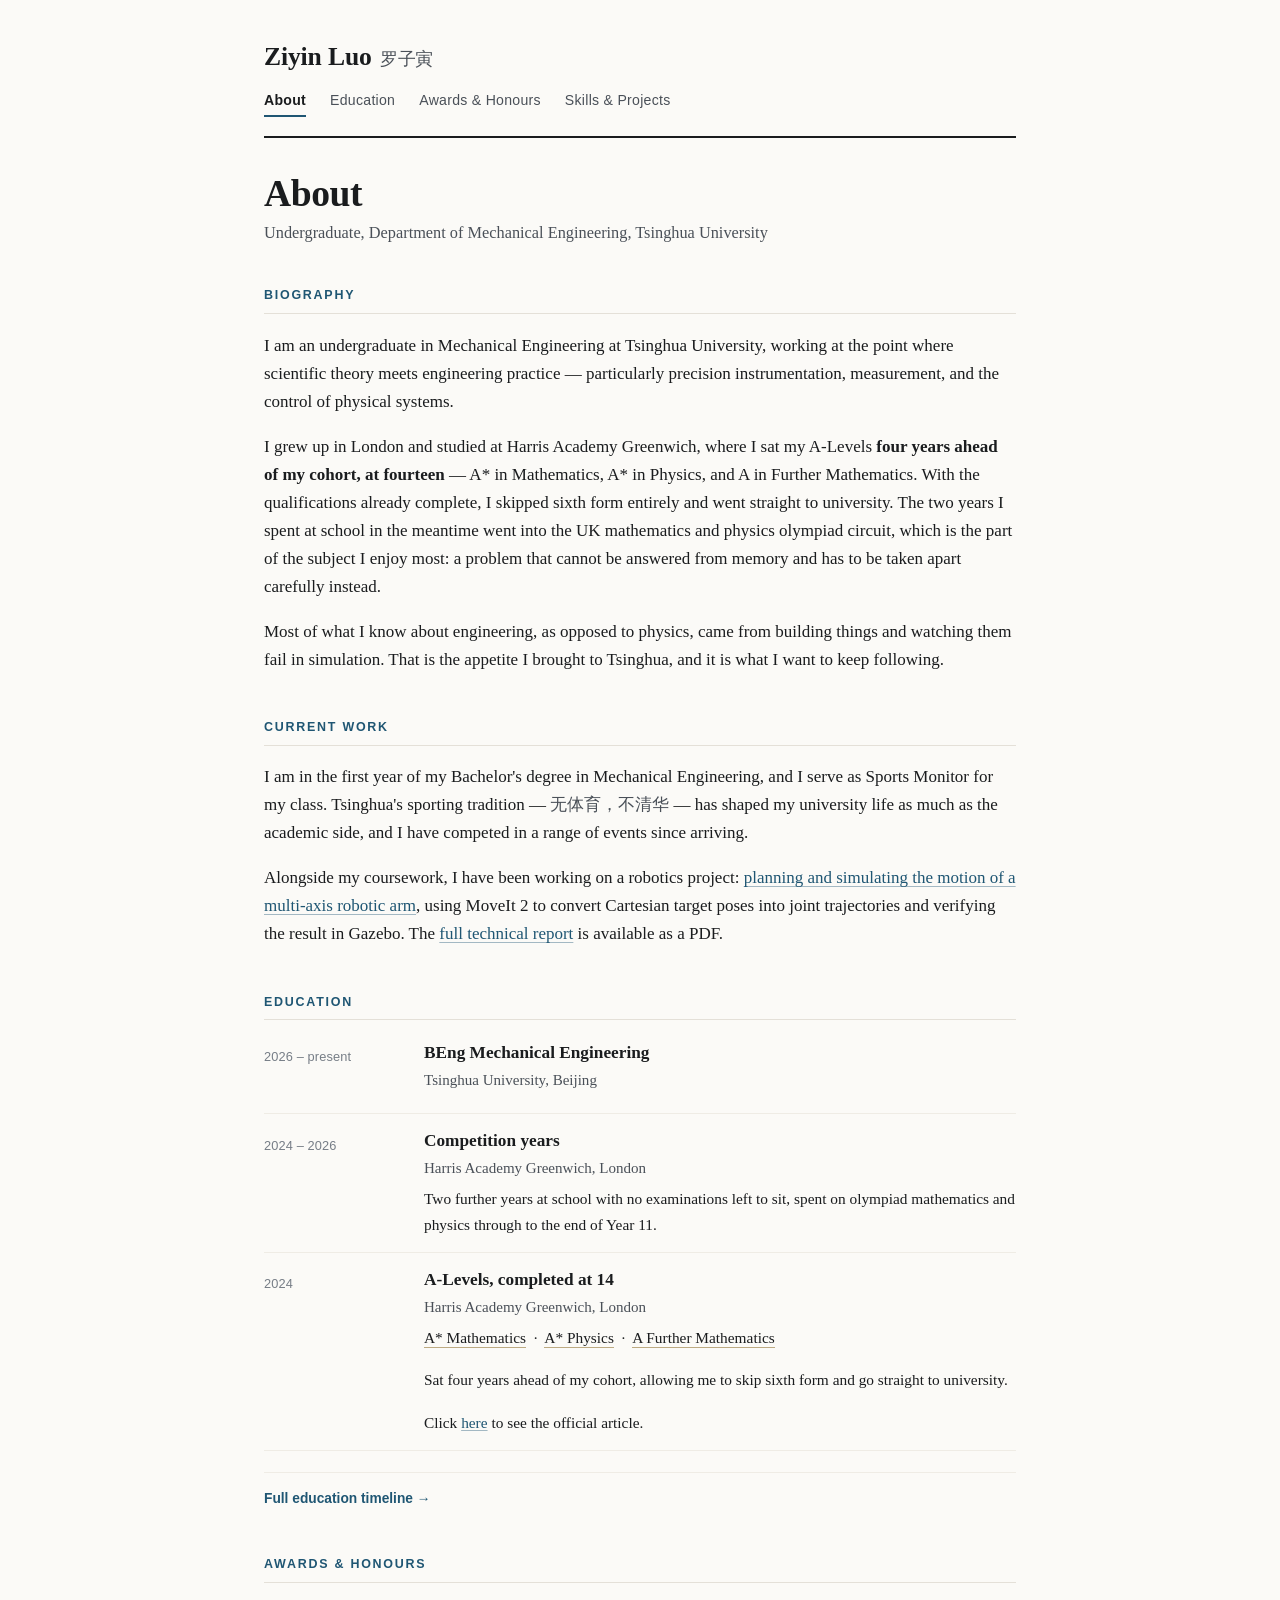
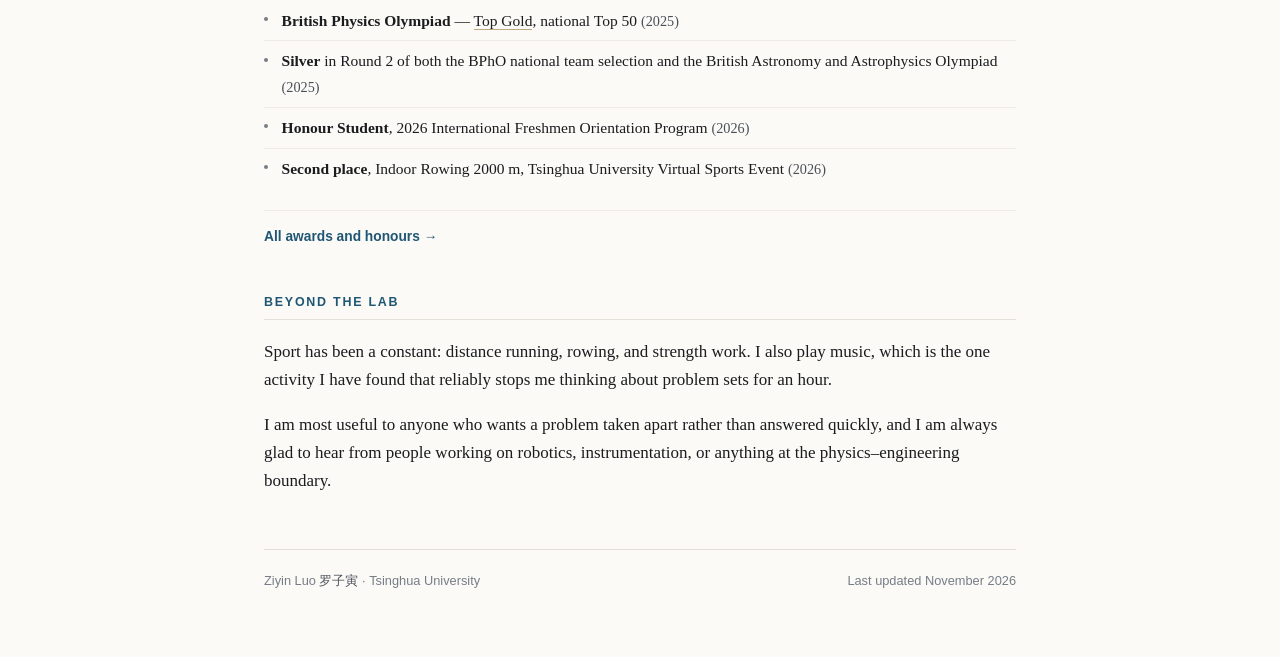
==== index.html @ 61603b6c "Update index.html" ====
<!DOCTYPE html>
<html lang="en">
<head>
<meta charset="utf-8">
<meta name="viewport" content="width=device-width, initial-scale=1">

<title>Ziyin Luo — About</title>
<meta name="description" content="Ziyin Luo (罗子寅) — undergraduate in Mechanical Engineering at Tsinghua University. A-Levels at 14, UKMT and BPhO olympiad awards, robotics and motion planning.">
<meta name="author" content="Ziyin Luo">

<meta property="og:type" content="profile">
<meta property="og:title" content="Ziyin Luo — About">
<meta property="og:description" content="Undergraduate in Mechanical Engineering at Tsinghua University. A-Levels at 14, UKMT and BPhO olympiad awards, robotics and motion planning.">
<meta property="og:locale" content="en_GB">

<link rel="icon" href="data:image/svg+xml,<svg xmlns='http://www.w3.org/2000/svg' viewBox='0 0 100 100'><text y='.9em' font-size='90'>&#9878;</text></svg>">
<link rel="stylesheet" href="styles.css">
</head>
<body>

<a class="skip-link" href="#main">Skip to content</a>

<div class="page">

  <header class="masthead">
    <p class="site-title">
      <a href="index.html">Ziyin Luo<span class="name-zh">罗子寅</span></a>
    </p>
    <nav class="nav" aria-label="Main">
      <ul>
        <li><a href="index.html" aria-current="page">About</a></li>
        <li><a href="education.html">Education</a></li>
        <li><a href="awards.html">Awards &amp; Honours</a></li>
        <li><a href="skills.html">Skills &amp; Projects</a></li>
      </ul>
    </nav>
  </header>

  <main id="main">

    <div class="page-head">
      <h1>About</h1>
      <p class="subtitle">
        Undergraduate, Department of Mechanical Engineering, Tsinghua University
      </p>
    </div>

    <!-- ===== START OF SECTION: BIO ===== -->
    <section id="bio">
      <h2>Biography</h2>
      <p>
        I am an undergraduate in Mechanical Engineering at Tsinghua University, working at the
        point where scientific theory meets engineering practice — particularly precision
        instrumentation, measurement, and the control of physical systems.
      </p>
      <p>
        I grew up in London and studied at Harris Academy Greenwich, where I sat my A-Levels
        <strong>four years ahead of my cohort, at fourteen</strong> — A* in Mathematics, A* in
        Physics, and A in Further Mathematics. With the qualifications already complete, I
        skipped sixth form entirely and went straight to university. The two years I spent at
        school in the meantime went into the UK mathematics and physics olympiad circuit, which
        is the part of the subject I enjoy most: a problem that cannot be answered from memory
        and has to be taken apart carefully instead.
      </p>
      <p>
        Most of what I know about engineering, as opposed to physics, came from building things
        and watching them fail in simulation. That is the appetite I brought to Tsinghua, and
        it is what I want to keep following.
      </p>
    </section>
    <!-- ===== END OF SECTION ===== -->

    <!-- ===== START OF SECTION: CURRENT ===== -->
    <section id="current">
      <h2>Current Work</h2>
      <p>
        I am in the first year of my Bachelor's degree in Mechanical Engineering, and I serve
        as Sports Monitor for my class. Tsinghua's sporting tradition —
        <span class="zh">无体育，不清华</span> — has shaped my university life as much as the
        academic side, and I have competed in a range of events since arriving.
      </p>
      <p>
        Alongside my coursework, I have been working on a robotics project:
        <a href="skills.html#project">planning and simulating the motion of a multi-axis
        robotic arm</a>, using MoveIt 2 to convert Cartesian target poses into joint
        trajectories and verifying the result in Gazebo. The
        <a href="files/moveit2-robotic-arm-report.pdf">full technical report</a> is available
        as a PDF.
      </p>
    </section>
    <!-- ===== END OF SECTION ===== -->

    <!-- ===== START OF SECTION: EDUCATION PREVIEW ===== -->
    <section id="education-preview">
      <h2>Education</h2>
      <div class="entry">
        <div class="when">2026 – present</div>
        <div class="what">
          <h3>BEng Mechanical Engineering</h3>
          <p class="where">Tsinghua University, Beijing</p>
        </div>
      </div>
      <div class="entry">
        <div class="when">2024 – 2026</div>
        <div class="what">
          <h3>Competition years</h3>
          <p class="where">Harris Academy Greenwich, London</p>
          <p class="detail">
            Two further years at school with no examinations left to sit, spent on olympiad
            mathematics and physics through to the end of Year 11.
          </p>
        </div>
      </div>
      <div class="entry">
        <div class="when">2024</div>
        <div class="what">
          <h3>A-Levels, completed at 14</h3>
          <p class="where">Harris Academy Greenwich, London</p>
          <p class="detail">
            <span class="grade">A* Mathematics</span> &nbsp;·&nbsp;
            <span class="grade">A* Physics</span> &nbsp;·&nbsp;
            <span class="grade">A Further Mathematics</span>
          </p>
          <p class="detail">
            Sat four years ahead of my cohort, allowing me to skip sixth form and go straight
            to university.
          </p>
          <p class="detail">
            Click <a href="https://www.harrisfederation.org.uk/50/harris-highlights/post/146/a-stunning-year-for-the-harris-federation-class-of-2024-as-they-collect-their-a-level-results">here</a> to see the official article.
          </p>
        </div>
      </div>
      <div class="more">
        <a href="education.html">Full education timeline →</a>
      </div>
    </section>
    <!-- ===== END OF SECTION ===== -->

    <!-- ===== START OF SECTION: AWARDS PREVIEW ===== -->
    <section id="awards-preview">
      <h2>Awards &amp; Honours</h2>
      <ul class="preview">
        <li>
          <span class="label">British Physics Olympiad</span> —
          <span class="grade">Top Gold</span>, national Top 50
          <span class="years">(2025)</span>
        </li>
        <li>
          <span class="label">Silver</span> in Round 2 of both the BPhO national team
          selection and the British Astronomy and Astrophysics Olympiad
          <span class="years">(2025)</span>
        </li>
        <li>
          <span class="label">Honour Student</span>, 2026 International Freshmen Orientation
          Program <span class="years">(2026)</span>
        </li>
        <li>
          <span class="label">Second place</span>, Indoor Rowing 2000 m, Tsinghua University
          Virtual Sports Event <span class="years">(2026)</span>
        </li>
      </ul>
      <div class="more">
        <a href="awards.html">All awards and honours →</a>
      </div>
    </section>
    <!-- ===== END OF SECTION ===== -->

    <!-- ===== START OF SECTION: INTERESTS ===== -->
    <section id="interests">
      <h2>Beyond the Lab</h2>
      <p>
        Sport has been a constant: distance running, rowing, and strength work. I also play
        music, which is the one activity I have found that reliably stops me thinking about
        problem sets for an hour.
      </p>
      <p>
        I am most useful to anyone who wants a problem taken apart rather than answered
        quickly, and I am always glad to hear from people working on robotics,
        instrumentation, or anything at the physics–engineering boundary.
      </p>
    </section>
    <!-- ===== END OF SECTION ===== -->

  </main>

  <footer>
    <span>Ziyin Luo <span class="zh">罗子寅</span> · Tsinghua University</span>
    <span>Last updated November 2026</span>
  </footer>

</div>

</body>
</html>
---- styles.css ----
/* ==========================================================================
   Ziyin Luo — academic profile
   Shared stylesheet for all pages.
   Colour and type live in the :root variables so the whole site can be
   restyled from one place. Edit there, not in the rules below.
   ========================================================================== */

:root {
  --bg:           #fbfaf7;
  --surface:      #ffffff;
  --ink:          #1a1c1e;
  --ink-soft:     #4a5058;
  --ink-faint:    #767d86;
  --rule:         #e4e0d8;
  --rule-soft:    #efece5;
  --accent:       #1f5673;
  --accent-soft:  #eaf1f5;
  --mark:         #8a6a24;
  --radius:       6px;

  --serif: "Iowan Old Style", "Palatino Linotype", Palatino, "Book Antiqua",
           Georgia, "Times New Roman", serif;
  --sans:  ui-sans-serif, -apple-system, "Segoe UI", Roboto, "Helvetica Neue",
           Arial, sans-serif;
  --mono:  ui-monospace, SFMono-Regular, "SF Mono", Menlo, Consolas, monospace;
  --cjk:   "Songti SC", "SimSun", "Noto Serif CJK SC", serif;
}

@media (prefers-color-scheme: dark) {
  :root {
    --bg:          #14171a;
    --surface:     #1b1f23;
    --ink:         #e9e7e2;
    --ink-soft:    #b3b8be;
    --ink-faint:   #868d95;
    --rule:        #2d3338;
    --rule-soft:   #23282d;
    --accent:      #7fb3d0;
    --accent-soft: #1d2a33;
    --mark:        #d4b46a;
  }
}

*, *::before, *::after { box-sizing: border-box; }

html {
  -webkit-text-size-adjust: 100%;
  scroll-behavior: smooth;
}

body {
  margin: 0;
  padding: 2.6rem 1.25rem 4rem;
  background: var(--bg);
  color: var(--ink);
  font-family: var(--serif);
  font-size: 17px;
  line-height: 1.65;
  text-rendering: optimizeLegibility;
}

.page { max-width: 47rem; margin: 0 auto; }

a {
  color: var(--accent);
  text-decoration-color: color-mix(in srgb, var(--accent) 40%, transparent);
  text-underline-offset: 0.16em;
}
a:hover { text-decoration-color: var(--accent); }

code {
  font-family: var(--mono);
  font-size: 0.86em;
  background: color-mix(in srgb, var(--ink) 6%, transparent);
  border-radius: 3px;
  padding: 0.08em 0.34em;
}

strong { font-weight: 600; }

.zh { font-family: var(--cjk); color: var(--ink-soft); }

.skip-link {
  position: absolute;
  left: -9999px;
  top: 0;
  background: var(--surface);
  border: 1px solid var(--rule);
  border-radius: var(--radius);
  padding: 0.5rem 0.9rem;
  font-family: var(--sans);
  font-size: 0.85rem;
}
.skip-link:focus { left: 1rem; top: 1rem; z-index: 10; }

/* ---------- masthead and navigation ---------- */

.masthead {
  border-bottom: 2px solid var(--ink);
  padding-bottom: 1.15rem;
  margin-bottom: 2.2rem;
}

.site-title {
  font-size: 1.6rem;
  font-weight: 600;
  line-height: 1.2;
  margin: 0 0 0.85rem;
  letter-spacing: -0.005em;
}
.site-title a {
  color: inherit;
  text-decoration: none;
}
.site-title a:hover { color: var(--accent); }
.site-title .name-zh {
  font-family: var(--cjk);
  font-size: 1.1rem;
  font-weight: 400;
  color: var(--ink-soft);
  margin-left: 0.5rem;
}

.nav ul {
  list-style: none;
  margin: 0;
  padding: 0;
  display: flex;
  flex-wrap: wrap;
  gap: 0.15rem 1.5rem;
  font-family: var(--sans);
  font-size: 0.88rem;
  letter-spacing: 0.02em;
}

.nav a {
  display: inline-block;
  padding: 0.2rem 0;
  color: var(--ink-soft);
  text-decoration: none;
  border-bottom: 2px solid transparent;
}
.nav a:hover {
  color: var(--accent);
  border-bottom-color: color-mix(in srgb, var(--accent) 35%, transparent);
}
.nav a[aria-current="page"] {
  color: var(--ink);
  font-weight: 600;
  border-bottom-color: var(--accent);
}

/* ---------- page heading ---------- */

.page-head { margin-bottom: 2.4rem; }

h1 {
  font-size: 2.35rem;
  line-height: 1.12;
  letter-spacing: -0.012em;
  font-weight: 600;
  margin: 0 0 0.3rem;
}

.page-head .subtitle {
  font-size: 1.02rem;
  color: var(--ink-soft);
  margin: 0;
}

/* ---------- sections ---------- */

section { margin-bottom: 2.7rem; }

h2 {
  font-family: var(--sans);
  font-size: 0.78rem;
  font-weight: 700;
  letter-spacing: 0.14em;
  text-transform: uppercase;
  color: var(--accent);
  margin: 0 0 1.1rem;
  padding-bottom: 0.45rem;
  border-bottom: 1px solid var(--rule);
}

h3 {
  font-size: 1.08rem;
  font-weight: 600;
  margin: 0 0 0.2rem;
  line-height: 1.35;
}

p { margin: 0 0 1.05rem; }
p:last-child { margin-bottom: 0; }

/* ---------- timeline entries ---------- */

.entry {
  display: grid;
  grid-template-columns: 8.5rem 1fr;
  gap: 0.15rem 1.5rem;
  padding: 0.95rem 0;
  border-bottom: 1px solid var(--rule-soft);
}
.entry:first-of-type { padding-top: 0.2rem; }
.entry:last-of-type { border-bottom: none; padding-bottom: 0; }

.when {
  font-family: var(--sans);
  font-size: 0.8rem;
  color: var(--ink-faint);
  padding-top: 0.32rem;
  font-variant-numeric: tabular-nums;
  letter-spacing: 0.01em;
}

.what .where {
  font-size: 0.94rem;
  color: var(--ink-soft);
  margin: 0 0 0.35rem;
}

.detail { font-size: 0.96rem; }
.detail p { margin-bottom: 0.5rem; }
.detail :last-child { margin-bottom: 0; }

/* ---------- inline links to other pages ---------- */

.more {
  margin-top: 1.3rem;
  padding-top: 0.95rem;
  border-top: 1px solid var(--rule-soft);
  font-family: var(--sans);
  font-size: 0.86rem;
}
.more a { text-decoration: none; font-weight: 600; }
.more a:hover { text-decoration: underline; }

/* ---------- preview lists (home page) ---------- */

.preview {
  list-style: none;
  margin: 0;
  padding: 0;
  font-size: 0.97rem;
}
.preview li {
  padding: 0.45rem 0 0.45rem 1.1rem;
  border-bottom: 1px solid var(--rule-soft);
  position: relative;
}
.preview li:last-child { border-bottom: none; }
.preview li::before {
  content: "";
  position: absolute;
  left: 0;
  top: 1.02rem;
  width: 4px;
  height: 4px;
  border-radius: 50%;
  background: var(--ink-faint);
}
.preview .label { font-weight: 600; }
.preview .years {
  color: var(--ink-soft);
  font-size: 0.89rem;
  font-variant-numeric: tabular-nums;
  white-space: nowrap;
}

/* ---------- awards page ---------- */

.results {
  list-style: none;
  margin: 0;
  padding: 0;
}
.results > li {
  padding: 0.75rem 0;
  border-bottom: 1px solid var(--rule-soft);
}
.results > li:last-child { border-bottom: none; padding-bottom: 0; }

.award {
  font-weight: 600;
  font-size: 1rem;
  margin: 0 0 0.1rem;
}

.what .results p:last-child,
.result-detail { margin-bottom: 0; }

.result-detail {
  font-size: 0.94rem;
  color: var(--ink-soft);
}

.years {
  font-variant-numeric: tabular-nums;
  white-space: nowrap;
}

.note {
  font-size: 0.86rem;
  color: var(--ink-faint);
  font-style: italic;
  margin: 0.9rem 0 0;
}

/* grade marks, underlined as on a CV */
.grade {
  border-bottom: 1px solid color-mix(in srgb, var(--mark) 55%, transparent);
  padding-bottom: 0.5px;
}

/* ---------- honour cards (Tsinghua) ---------- */

.cards {
  display: grid;
  grid-template-columns: repeat(auto-fit, minmax(15rem, 1fr));
  gap: 0.85rem;
  margin: 0;
}

.card {
  background: var(--surface);
  border: 1px solid var(--rule);
  border-radius: var(--radius);
  padding: 0.85rem 1rem 0.95rem;
}
.card h3 { font-size: 1rem; margin-bottom: 0.25rem; }
.card p {
  font-size: 0.91rem;
  color: var(--ink-soft);
  margin: 0;
}
.card .card-meta {
  font-family: var(--sans);
  font-size: 0.76rem;
  letter-spacing: 0.05em;
  text-transform: uppercase;
  color: var(--ink-faint);
  margin: 0 0 0.35rem;
}

/* ---------- definition rows (skills, languages) ---------- */

dl.rows { margin: 0; }

dl.rows > div {
  display: grid;
  grid-template-columns: 8.5rem 1fr;
  gap: 1.5rem;
  padding: 0.5rem 0;
  border-bottom: 1px solid var(--rule-soft);
}
dl.rows > div:last-child { border-bottom: none; }

dl.rows dt {
  font-family: var(--sans);
  font-size: 0.78rem;
  letter-spacing: 0.05em;
  text-transform: uppercase;
  color: var(--ink-faint);
  padding-top: 0.24rem;
}

dl.rows dd { margin: 0; font-size: 0.97rem; }

.tag-list {
  list-style: none;
  margin: 0;
  padding: 0;
  display: flex;
  flex-wrap: wrap;
  gap: 0.4rem;
}
.tag-list li {
  font-family: var(--mono);
  font-size: 0.8rem;
  background: var(--surface);
  border: 1px solid var(--rule);
  border-radius: var(--radius);
  padding: 0.16rem 0.55rem;
  color: var(--ink-soft);
}

/* ---------- footer ---------- */

footer {
  margin-top: 3.4rem;
  padding-top: 1.25rem;
  border-top: 1px solid var(--rule);
  font-family: var(--sans);
  font-size: 0.8rem;
  color: var(--ink-faint);
  display: flex;
  justify-content: space-between;
  flex-wrap: wrap;
  gap: 0.5rem;
}
footer a { color: var(--ink-soft); text-decoration: none; }
footer a:hover { color: var(--accent); text-decoration: underline; }

/* ---------- narrow screens ---------- */

@media (max-width: 34rem) {
  body { padding: 2rem 1.1rem 3.2rem; font-size: 16px; }
  h1 { font-size: 1.95rem; }
  .site-title { font-size: 1.4rem; }
  .site-title .name-zh { display: block; margin: 0.25rem 0 0; font-size: 1rem; }
  .nav ul { gap: 0.1rem 1.1rem; font-size: 0.84rem; }
  .entry,
  dl.rows > div { grid-template-columns: 1fr; gap: 0.2rem; }
  .when { padding-top: 0; }
  dl.rows dt { padding-top: 0; }
  .preview .years { white-space: normal; }
  .cards { grid-template-columns: 1fr; }
}

/* ---------- print ---------- */

@media print {
  body { padding: 0; background: #fff; font-size: 10.5pt; }
  .nav, .skip-link { display: none; }
  .masthead { border-bottom-color: #000; padding-bottom: 0.6rem; margin-bottom: 1.2rem; }
  .site-title { font-size: 1.1rem; margin-bottom: 0; }
  section { margin-bottom: 1.3rem; break-inside: avoid; }
  .entry, .card, .results > li { break-inside: avoid; }
  h2 { border-bottom-color: #bbb; }
  a { text-decoration: none; }
  .more { display: none; }
}

@media (prefers-reduced-motion: reduce) {
  html { scroll-behavior: auto; }
  * { animation: none !important; transition: none !important; }
}
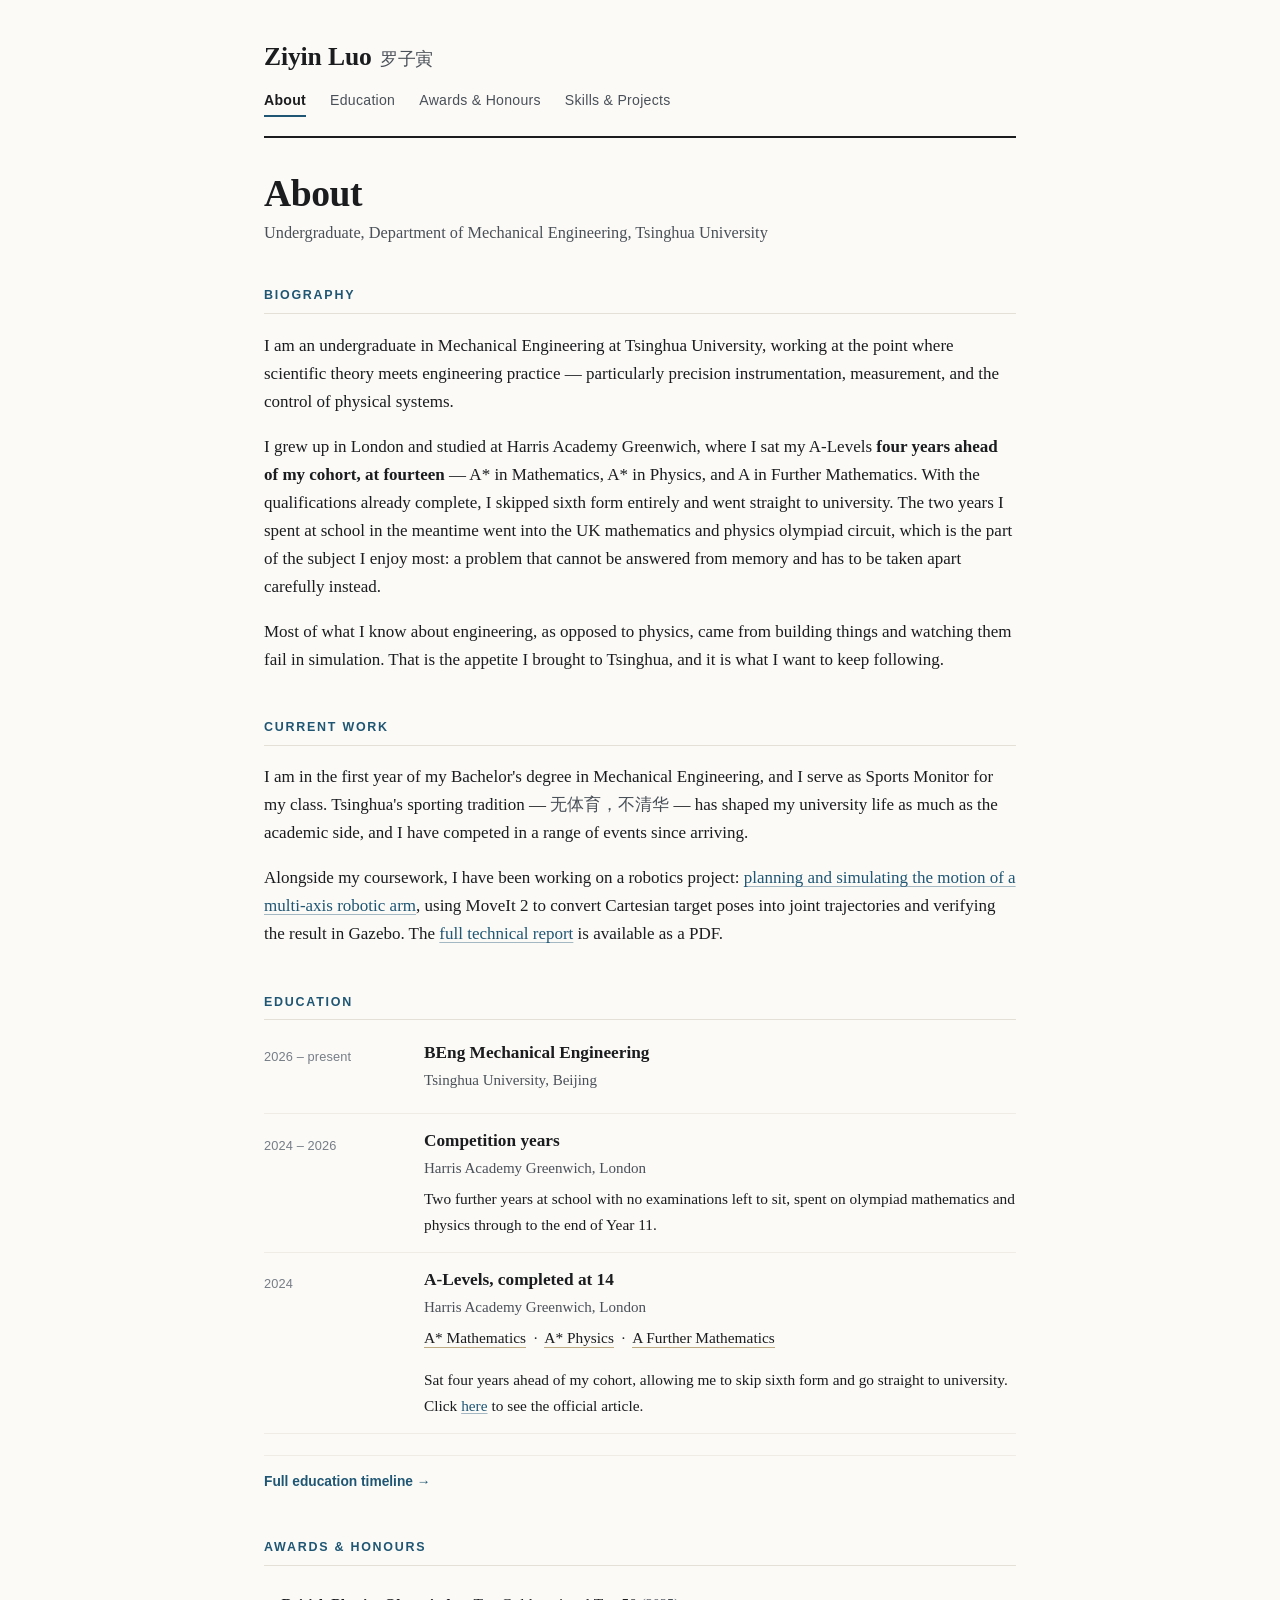
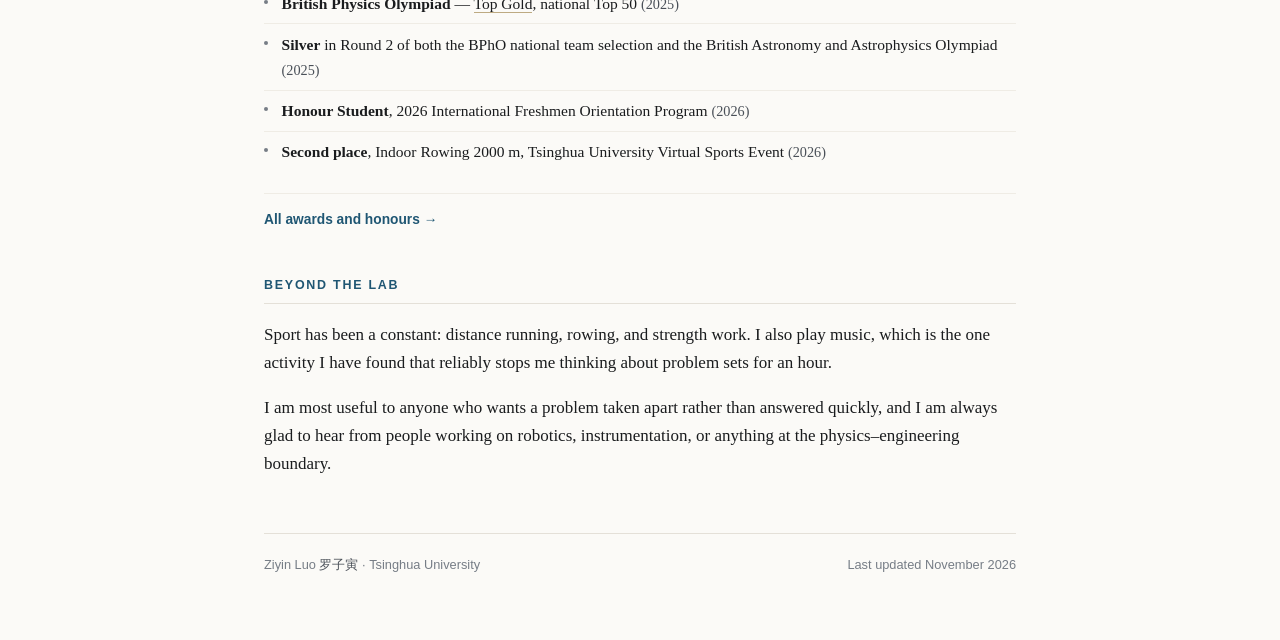
==== commit 6745896d: "Update index.html" ====
--- a/index.html
+++ b/index.html
@@ -123,10 +123,7 @@
           </p>
           <p class="detail">
             Sat four years ahead of my cohort, allowing me to skip sixth form and go straight
-            to university.
-          </p>
-          <p class="detail">
-            Click <a href="https://www.harrisfederation.org.uk/50/harris-highlights/post/146/a-stunning-year-for-the-harris-federation-class-of-2024-as-they-collect-their-a-level-results">here</a> to see the official article.
+            to university. Click <a href="https://www.harrisfederation.org.uk/50/harris-highlights/post/146/a-stunning-year-for-the-harris-federation-class-of-2024-as-they-collect-their-a-level-results">here</a> to see the official article.
           </p>
         </div>
       </div>
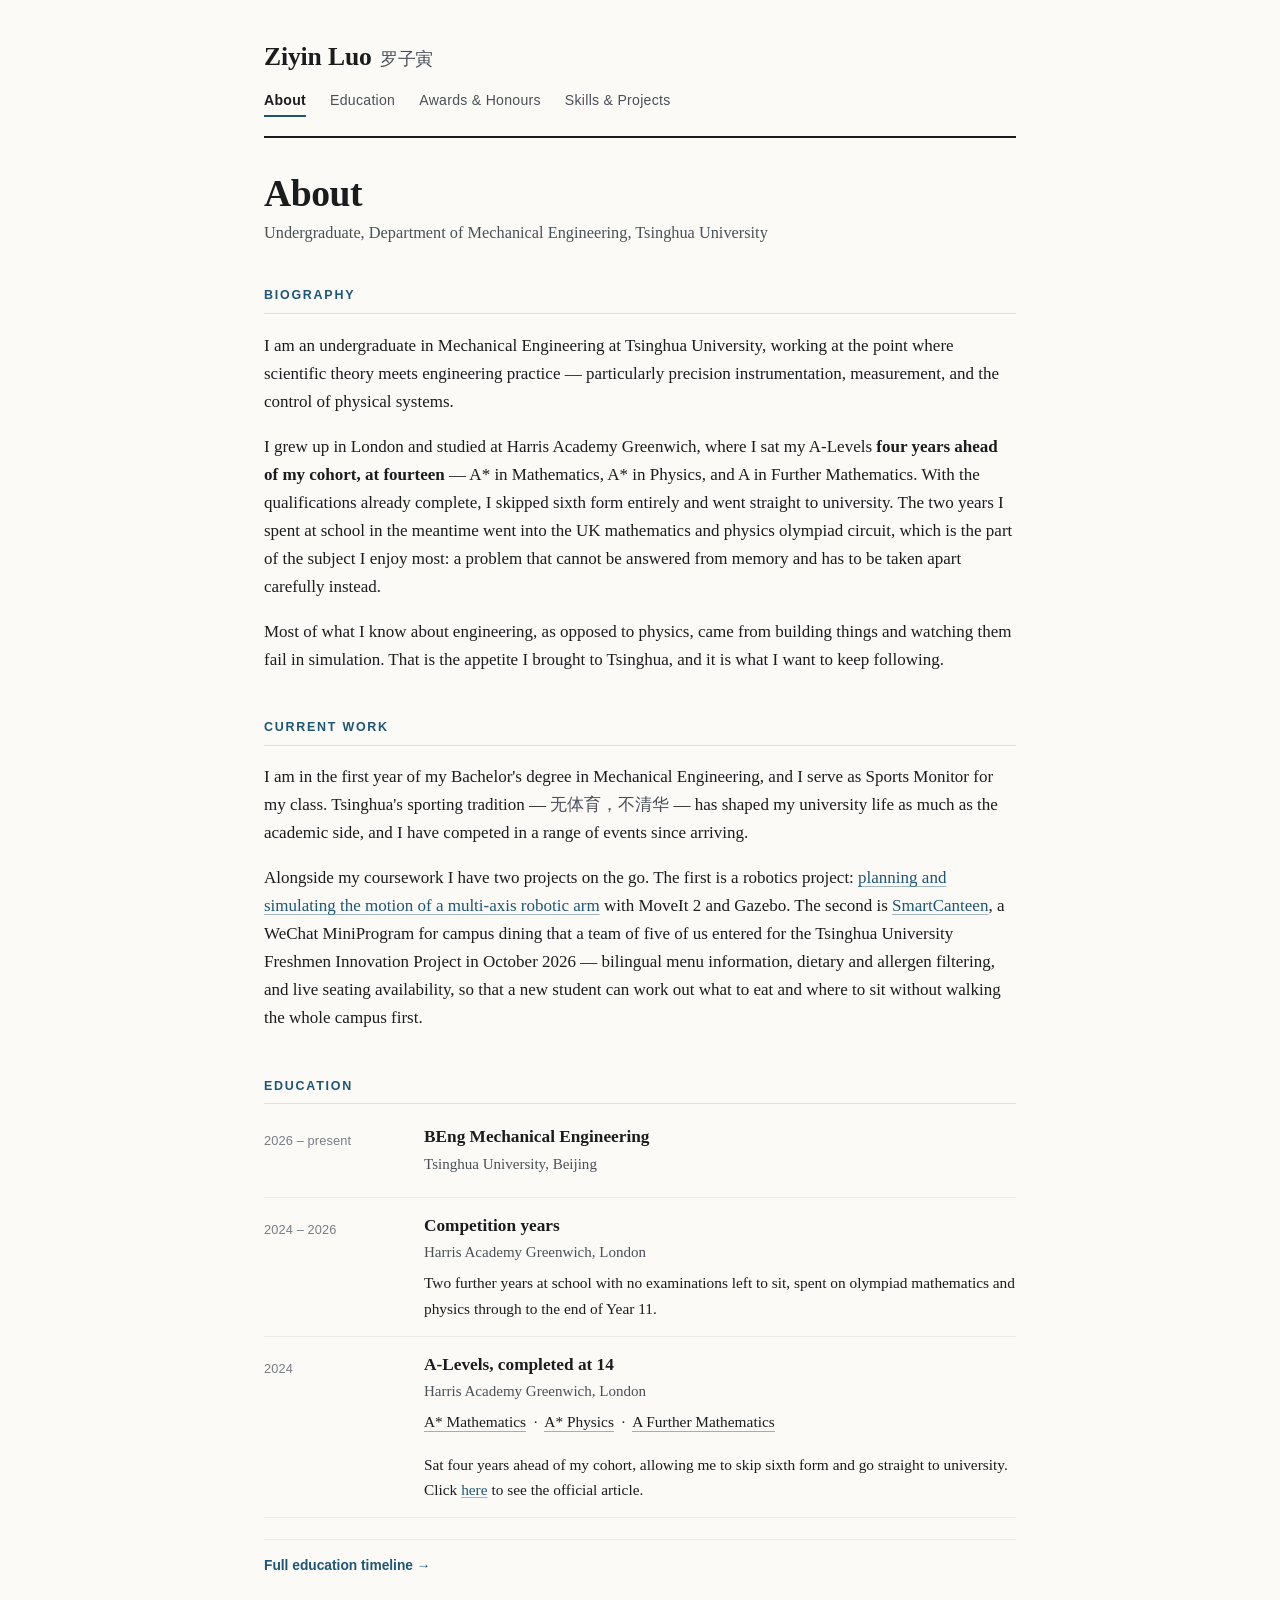
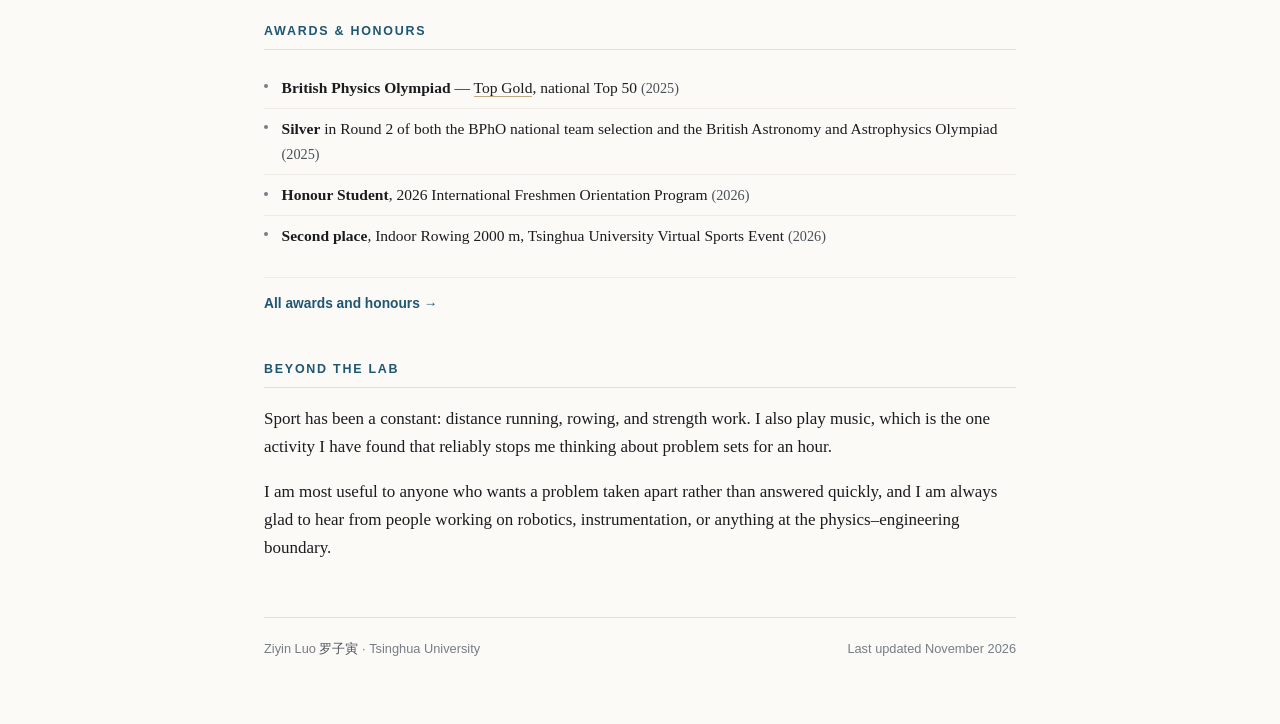
==== commit e49fc3d8: "Add files via upload Added SmartCanteen project" ====
--- a/index.html
+++ b/index.html
@@ -80,12 +80,14 @@
         academic side, and I have competed in a range of events since arriving.
       </p>
       <p>
-        Alongside my coursework, I have been working on a robotics project:
-        <a href="skills.html#project">planning and simulating the motion of a multi-axis
-        robotic arm</a>, using MoveIt 2 to convert Cartesian target poses into joint
-        trajectories and verifying the result in Gazebo. The
-        <a href="files/moveit2-robotic-arm-report.pdf">full technical report</a> is available
-        as a PDF.
+        Alongside my coursework I have two projects on the go. The first is a robotics
+        project: <a href="skills.html#robotic-arm">planning and simulating the motion of a
+        multi-axis robotic arm</a> with MoveIt 2 and Gazebo. The second is
+        <a href="skills.html#smartcanteen">SmartCanteen</a>, a WeChat MiniProgram for
+        campus dining that a team of five of us entered for the Tsinghua University
+        Freshmen Innovation Project in October 2026 — bilingual menu information, dietary
+        and allergen filtering, and live seating availability, so that a new student can
+        work out what to eat and where to sit without walking the whole campus first.
       </p>
     </section>
     <!-- ===== END OF SECTION ===== -->
--- a/styles.css
+++ b/styles.css
@@ -172,6 +172,13 @@
 
 section { margin-bottom: 2.7rem; }
 
+/* a project (or other unit) sitting under a shared section heading */
+.subsection + .subsection {
+  margin-top: 2.1rem;
+  padding-top: 1.6rem;
+  border-top: 1px solid var(--rule);
+}
+
 h2 {
   font-family: var(--sans);
   font-size: 0.78rem;
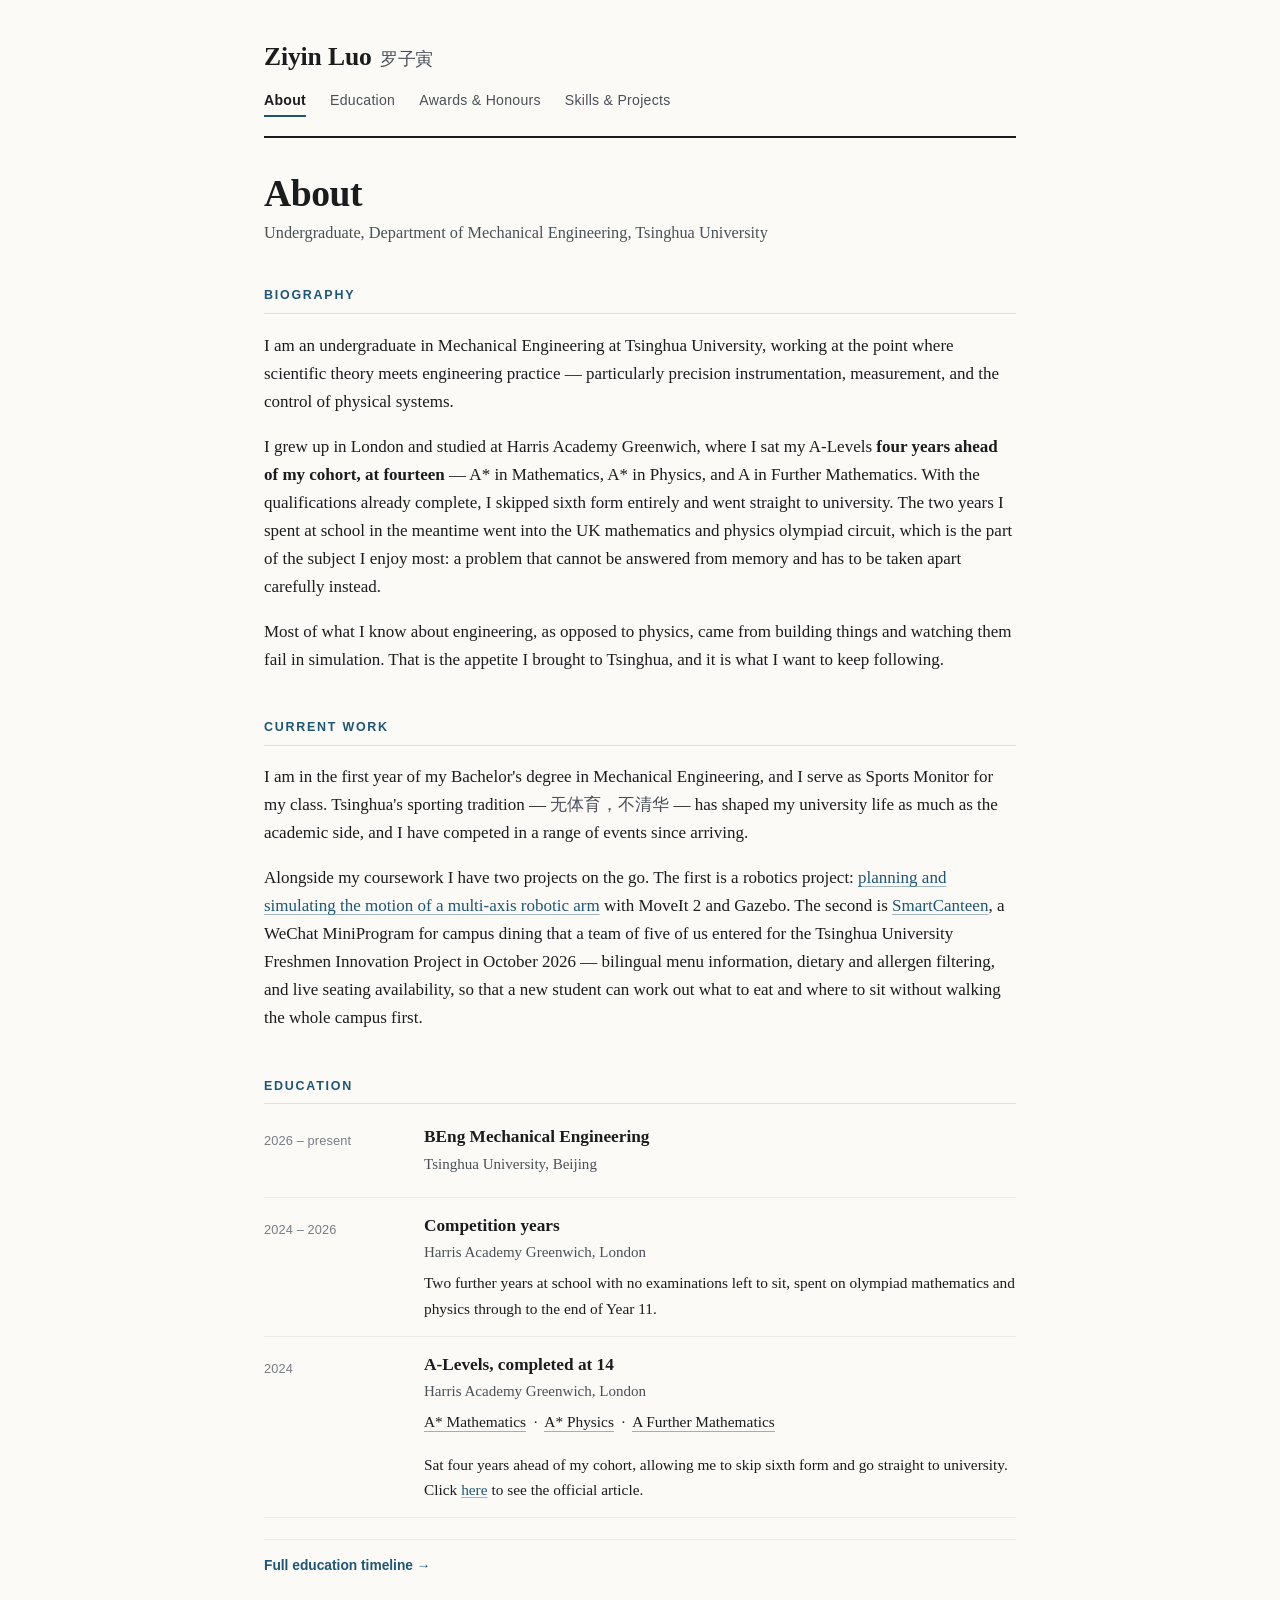
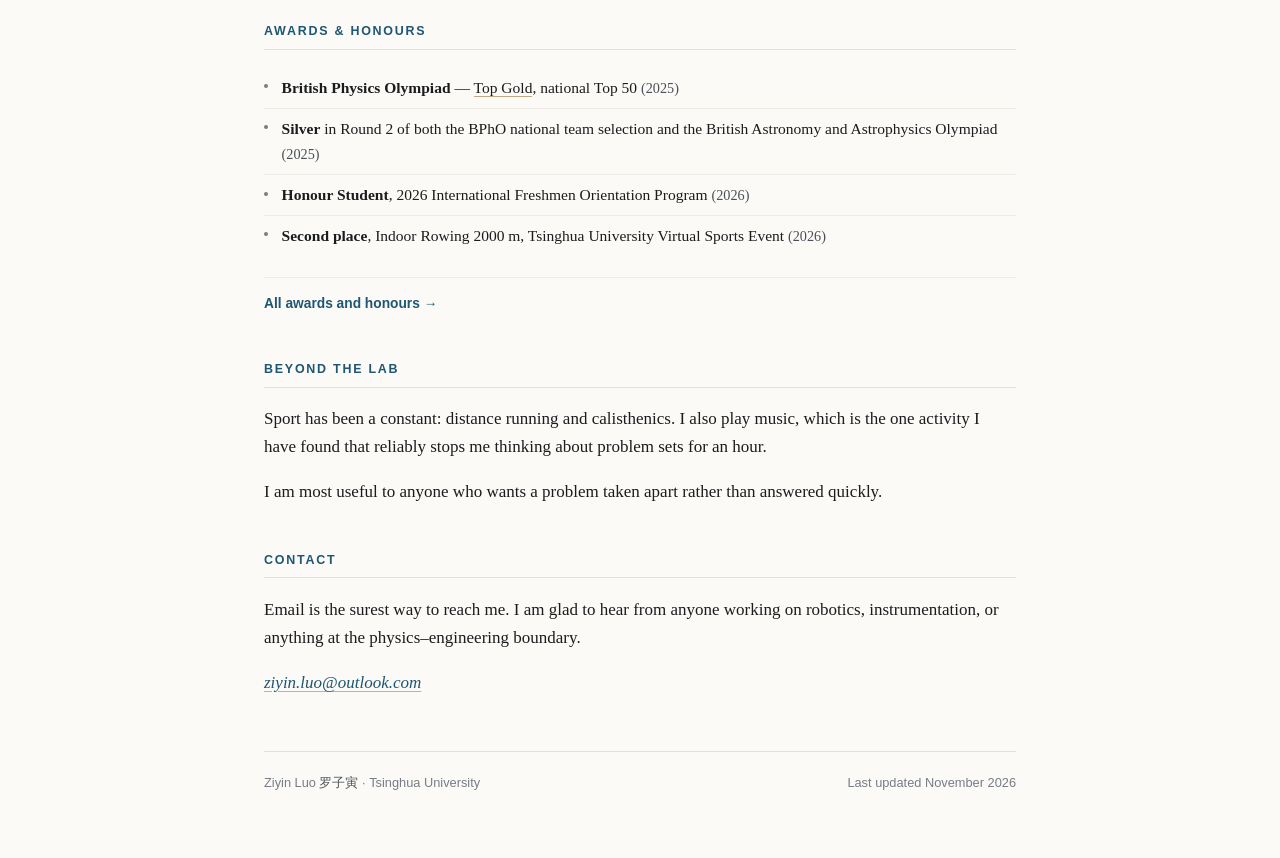
==== commit 23152797: "Add files via upload" ====
--- a/index.html
+++ b/index.html
@@ -168,15 +168,27 @@
     <section id="interests">
       <h2>Beyond the Lab</h2>
       <p>
-        Sport has been a constant: distance running, rowing, and strength work. I also play
+        Sport has been a constant: distance running and calisthenics. I also play
         music, which is the one activity I have found that reliably stops me thinking about
         problem sets for an hour.
       </p>
       <p>
         I am most useful to anyone who wants a problem taken apart rather than answered
-        quickly, and I am always glad to hear from people working on robotics,
-        instrumentation, or anything at the physics–engineering boundary.
-      </p>
+        quickly.
+      </p>
+    </section>
+    <!-- ===== END OF SECTION ===== -->
+
+    <!-- ===== START OF SECTION: CONTACT ===== -->
+    <section id="contact">
+      <h2>Contact</h2>
+      <p>
+        Email is the surest way to reach me. I am glad to hear from anyone working on
+        robotics, instrumentation, or anything at the physics–engineering boundary.
+      </p>
+      <address>
+        <a href="mailto:ziyin.luo@outlook.com">ziyin.luo@outlook.com</a>
+      </address>
     </section>
     <!-- ===== END OF SECTION ===== -->
 
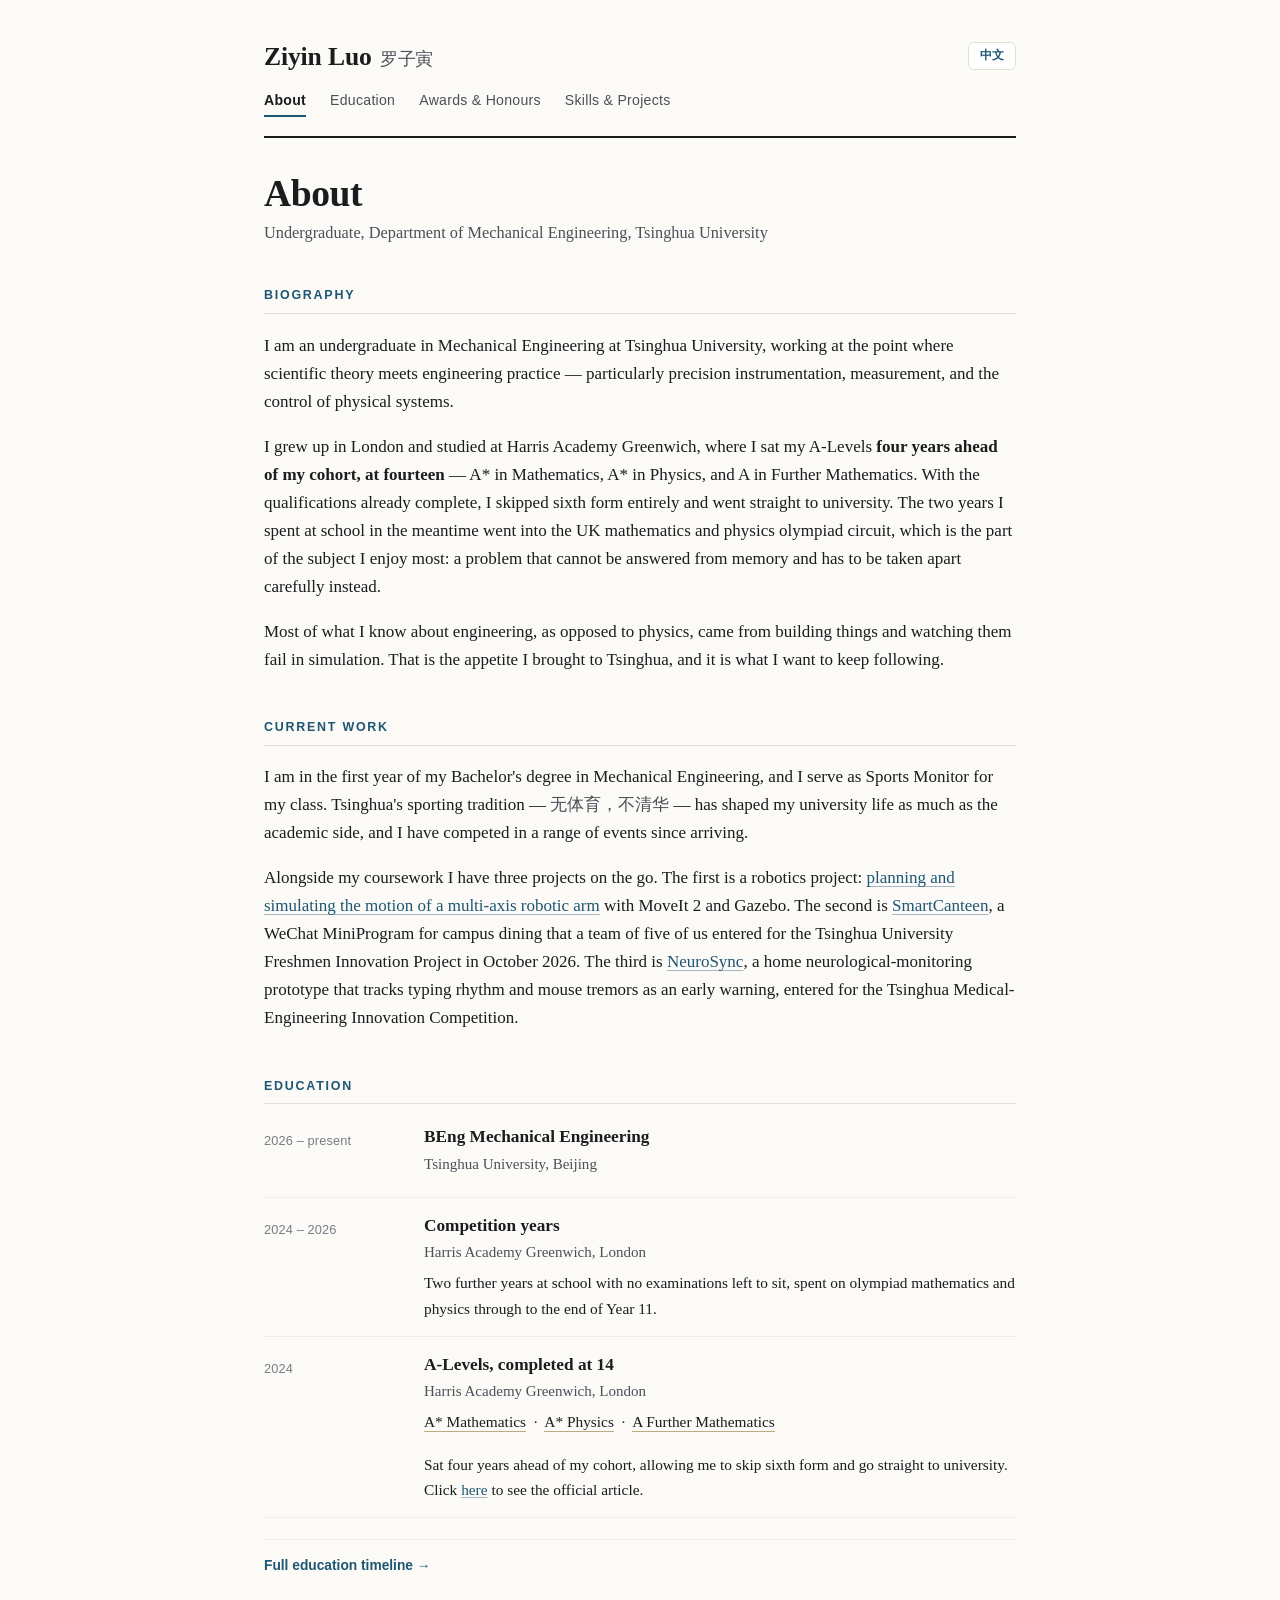
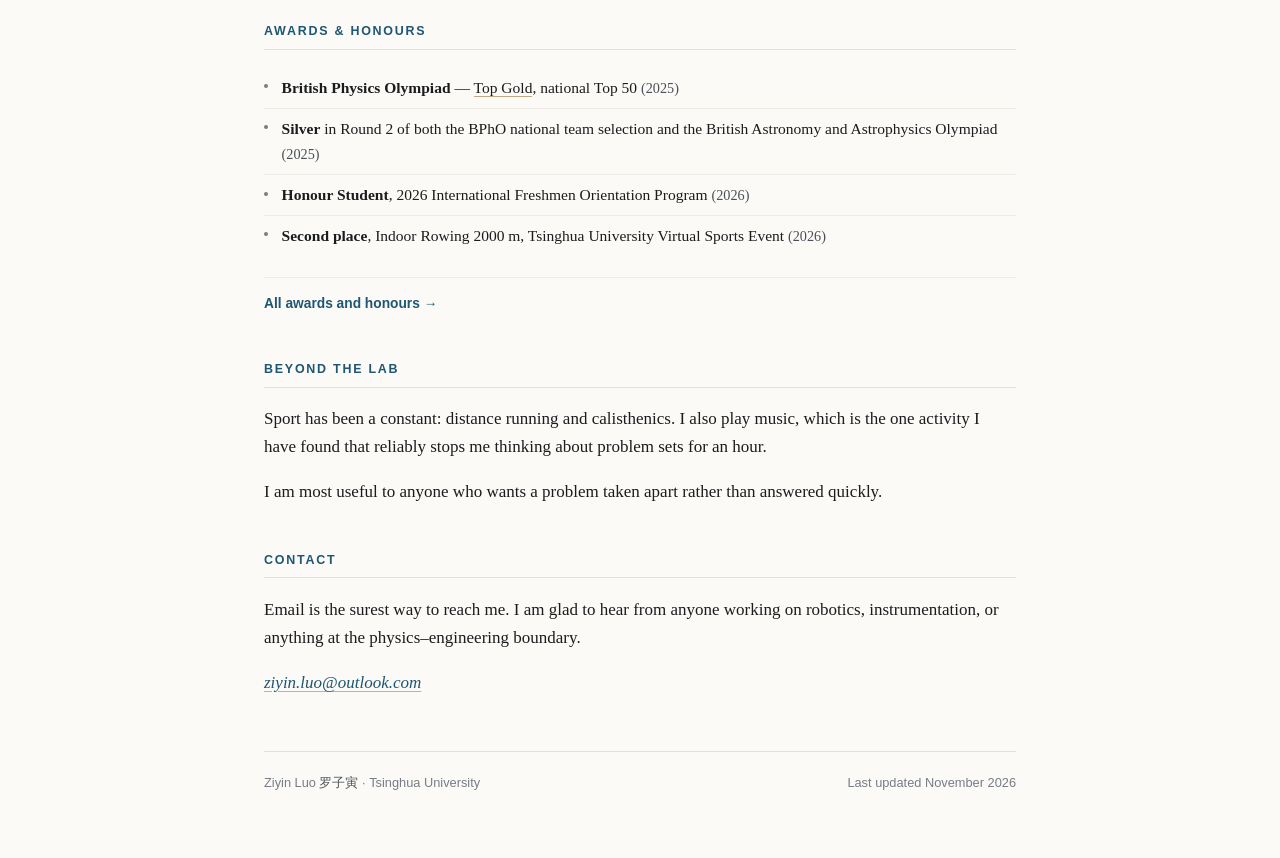
==== commit 59353fd7: "Add files via upload Added Neurosync project + bilingual toggle" ====
--- a/index.html
+++ b/index.html
@@ -4,34 +4,94 @@
 <meta charset="utf-8">
 <meta name="viewport" content="width=device-width, initial-scale=1">
 
-<title>Ziyin Luo — About</title>
+<title data-en="Ziyin Luo — About" data-zh="罗子寅 — 关于">Ziyin Luo — About</title>
 <meta name="description" content="Ziyin Luo (罗子寅) — undergraduate in Mechanical Engineering at Tsinghua University. A-Levels at 14, UKMT and BPhO olympiad awards, robotics and motion planning.">
 <meta name="author" content="Ziyin Luo">
+
+<!-- Google Search Console ownership verification. Do not delete: the site is
+     re-checked periodically, and removing this tag un-verifies the property. -->
+<meta name="google-site-verification" content="y6KhXjz2In4m8gyWGwhYzv80AW2e-w6ZcfkRvT_cCuw" />
 
 <meta property="og:type" content="profile">
 <meta property="og:title" content="Ziyin Luo — About">
 <meta property="og:description" content="Undergraduate in Mechanical Engineering at Tsinghua University. A-Levels at 14, UKMT and BPhO olympiad awards, robotics and motion planning.">
 <meta property="og:locale" content="en_GB">
+<meta property="og:url" content="https://luozhangziyin.github.io/">
+<link rel="canonical" href="https://luozhangziyin.github.io/">
 
 <link rel="icon" href="data:image/svg+xml,<svg xmlns='http://www.w3.org/2000/svg' viewBox='0 0 100 100'><text y='.9em' font-size='90'>&#9878;</text></svg>">
 <link rel="stylesheet" href="styles.css">
+<script src="lang.js"></script>
+<!-- Structured data: says in machine-readable form that this page is about
+     a person named Ziyin Luo. Edit the values below rather than deleting it. -->
+<script type="application/ld+json">
+  {
+    "@context": "https://schema.org",
+    "@type": "Person",
+    "@id": "https://luozhangziyin.github.io/#person",
+    "name": "Ziyin Luo",
+    "alternateName": "罗子寅",
+    "url": "https://luozhangziyin.github.io/",
+    "email": "ziyin.luo@outlook.com",
+    "jobTitle": "Undergraduate, Mechanical Engineering",
+    "description": "Ziyin Luo (罗子寅) is an undergraduate in Mechanical Engineering at Tsinghua University. He completed his A-Levels at the age of fourteen, in Year 9 and four years ahead of his cohort, then skipped Years 12 and 13 and entered Tsinghua at sixteen. A national Top 50 finisher in the British Physics Olympiad, he works on robotics, motion planning and control.",
+    "affiliation": {
+      "@type": "CollegeOrUniversity",
+      "name": "Tsinghua University"
+    },
+    "alumniOf": [
+      {
+        "@type": "HighSchool",
+        "name": "Harris Academy Greenwich",
+        "url": "https://www.harrisfederation.org.uk/"
+      }
+    ],
+    "knowsLanguage": [
+      "English",
+      "Chinese",
+      "French"
+    ],
+    "knowsAbout": [
+      "Mechanical engineering",
+      "Robotics",
+      "Motion planning",
+      "ROS 2",
+      "MoveIt 2",
+      "Control systems",
+      "Physics"
+    ],
+    "sameAs": [
+      "https://github.com/luozhangziyin",
+      "https://luozhangziyin.github.io/files/moveit2-robotic-arm-report.pdf"
+    ],
+    "mainEntityOfPage": {
+      "@type": "WebPage",
+      "name": "About",
+      "url": "https://luozhangziyin.github.io/"
+    }
+  }
+</script>
 </head>
 <body>
 
-<a class="skip-link" href="#main">Skip to content</a>
+<a class="skip-link" href="#main"><span class="t-en">Skip to content</span><span class="t-zh">跳到正文</span></a>
 
 <div class="page">
 
   <header class="masthead">
+    <button id="lang-toggle" class="lang-toggle" type="button"
+            aria-label="Switch language / 切换语言" aria-pressed="false">
+      <span class="t-en">中文</span><span class="t-zh">EN</span>
+    </button>
     <p class="site-title">
       <a href="index.html">Ziyin Luo<span class="name-zh">罗子寅</span></a>
     </p>
     <nav class="nav" aria-label="Main">
       <ul>
-        <li><a href="index.html" aria-current="page">About</a></li>
-        <li><a href="education.html">Education</a></li>
-        <li><a href="awards.html">Awards &amp; Honours</a></li>
-        <li><a href="skills.html">Skills &amp; Projects</a></li>
+        <li><a href="index.html" aria-current="page"><span class="t-en">About</span><span class="t-zh">关于</span></a></li>
+        <li><a href="education.html"><span class="t-en">Education</span><span class="t-zh">教育</span></a></li>
+        <li><a href="awards.html"><span class="t-en">Awards &amp; Honours</span><span class="t-zh">奖项与荣誉</span></a></li>
+        <li><a href="skills.html"><span class="t-en">Skills &amp; Projects</span><span class="t-zh">技能与项目</span></a></li>
       </ul>
     </nav>
   </header>
@@ -39,152 +99,134 @@
   <main id="main">
 
     <div class="page-head">
-      <h1>About</h1>
+      <h1><span class="t-en">About</span><span class="t-zh">关于</span></h1>
       <p class="subtitle">
-        Undergraduate, Department of Mechanical Engineering, Tsinghua University
+        <span class="t-en">Undergraduate, Department of Mechanical Engineering, Tsinghua University</span>
+        <span class="t-zh">清华大学机械工程系本科生</span>
       </p>
     </div>
 
     <!-- ===== START OF SECTION: BIO ===== -->
     <section id="bio">
-      <h2>Biography</h2>
-      <p>
-        I am an undergraduate in Mechanical Engineering at Tsinghua University, working at the
-        point where scientific theory meets engineering practice — particularly precision
-        instrumentation, measurement, and the control of physical systems.
-      </p>
-      <p>
-        I grew up in London and studied at Harris Academy Greenwich, where I sat my A-Levels
-        <strong>four years ahead of my cohort, at fourteen</strong> — A* in Mathematics, A* in
-        Physics, and A in Further Mathematics. With the qualifications already complete, I
-        skipped sixth form entirely and went straight to university. The two years I spent at
-        school in the meantime went into the UK mathematics and physics olympiad circuit, which
-        is the part of the subject I enjoy most: a problem that cannot be answered from memory
-        and has to be taken apart carefully instead.
-      </p>
-      <p>
-        Most of what I know about engineering, as opposed to physics, came from building things
-        and watching them fail in simulation. That is the appetite I brought to Tsinghua, and
-        it is what I want to keep following.
+      <h2><span class="t-en">Biography</span><span class="t-zh">个人简介</span></h2>
+      <p>
+        <span class="t-en">I am an undergraduate in Mechanical Engineering at Tsinghua University, working at the point where scientific theory meets engineering practice — particularly precision instrumentation, measurement, and the control of physical systems.</span>
+        <span class="t-zh">我是清华大学机械工程系本科生，工作在科学理论与工程实践的交汇点——尤其是精密仪器、测量，以及物理系统的控制。</span>
+      </p>
+      <p>
+        <span class="t-en">I grew up in London and studied at Harris Academy Greenwich, where I sat my A-Levels <strong>four years ahead of my cohort, at fourteen</strong> — A* in Mathematics, A* in Physics, and A in Further Mathematics. With the qualifications already complete, I skipped sixth form entirely and went straight to university. The two years I spent at school in the meantime went into the UK mathematics and physics olympiad circuit, which is the part of the subject I enjoy most: a problem that cannot be answered from memory and has to be taken apart carefully instead.</span>
+        <span class="t-zh">我在伦敦长大，就读于哈里斯格林威治学院（Harris Academy Greenwich），<strong>十四岁时参加 A-Level，比同届学生提前四年</strong>完成——数学 A*、物理 A*、进阶数学 A。因为资格考试已全部完成，我直接跳过了预科阶段进入大学。此间留在中学的两年，我投入到英国数学和物理奥赛之中，这也是这门学科里我最享受的部分：一个问题无法凭记忆作答，只能耐心地把它拆解开来。</span>
+      </p>
+      <p>
+        <span class="t-en">Most of what I know about engineering, as opposed to physics, came from building things and watching them fail in simulation. That is the appetite I brought to Tsinghua, and it is what I want to keep following.</span>
+        <span class="t-zh">我对工程（而非物理）的大部分认识，来自亲手搭建东西、并在仿真里看着它们失败。这正是我带到清华来的求知欲，也是我想一直追随的方向。</span>
       </p>
     </section>
     <!-- ===== END OF SECTION ===== -->
 
     <!-- ===== START OF SECTION: CURRENT ===== -->
     <section id="current">
-      <h2>Current Work</h2>
-      <p>
-        I am in the first year of my Bachelor's degree in Mechanical Engineering, and I serve
-        as Sports Monitor for my class. Tsinghua's sporting tradition —
-        <span class="zh">无体育，不清华</span> — has shaped my university life as much as the
-        academic side, and I have competed in a range of events since arriving.
-      </p>
-      <p>
-        Alongside my coursework I have two projects on the go. The first is a robotics
-        project: <a href="skills.html#robotic-arm">planning and simulating the motion of a
-        multi-axis robotic arm</a> with MoveIt 2 and Gazebo. The second is
-        <a href="skills.html#smartcanteen">SmartCanteen</a>, a WeChat MiniProgram for
-        campus dining that a team of five of us entered for the Tsinghua University
-        Freshmen Innovation Project in October 2026 — bilingual menu information, dietary
-        and allergen filtering, and live seating availability, so that a new student can
-        work out what to eat and where to sit without walking the whole campus first.
+      <h2><span class="t-en">Current Work</span><span class="t-zh">当前工作</span></h2>
+      <p>
+        <span class="t-en">I am in the first year of my Bachelor's degree in Mechanical Engineering, and I serve as Sports Monitor for my class. Tsinghua's sporting tradition — <span class="zh">无体育，不清华</span> — has shaped my university life as much as the academic side, and I have competed in a range of events since arriving.</span>
+        <span class="t-zh">我现在是机械工程专业本科一年级学生，同时担任班里的体育委员。清华的体育传统——无体育，不清华——和学业一样塑造了我的大学生活；入学以来，我参加了多项体育赛事。</span>
+      </p>
+      <p>
+        <span class="t-en">Alongside my coursework I have three projects on the go. The first is a robotics project: <a href="skills.html#robotic-arm">planning and simulating the motion of a multi-axis robotic arm</a> with MoveIt 2 and Gazebo. The second is <a href="skills.html#smartcanteen">SmartCanteen</a>, a WeChat MiniProgram for campus dining that a team of five of us entered for the Tsinghua University Freshmen Innovation Project in October 2026. The third is <a href="skills.html#neurosync">NeuroSync</a>, a home neurological-monitoring prototype that tracks typing rhythm and mouse tremors as an early warning, entered for the Tsinghua Medical-Engineering Innovation Competition.</span>
+        <span class="t-zh">课业之外，我手头有三个项目。第一个是机器人项目：用 MoveIt 2 和 Gazebo 对<a href="skills.html#robotic-arm">多轴机械臂进行运动规划与仿真</a>。第二个是<a href="skills.html#smartcanteen">SmartCanteen（智慧食堂）</a>，一个校园餐饮微信小程序，由我们五人团队于 2026 年 10 月参加清华大学新生创新项目。第三个是<a href="skills.html#neurosync">NeuroSync</a>，一个家庭神经监测原型，通过打字节奏和鼠标震颤进行早期预警，参加了清华大学医工结合创新大赛。</span>
       </p>
     </section>
     <!-- ===== END OF SECTION ===== -->
 
     <!-- ===== START OF SECTION: EDUCATION PREVIEW ===== -->
     <section id="education-preview">
-      <h2>Education</h2>
+      <h2><span class="t-en">Education</span><span class="t-zh">教育</span></h2>
       <div class="entry">
-        <div class="when">2026 – present</div>
+        <div class="when"><span class="t-en">2026 – present</span><span class="t-zh">2026 – 至今</span></div>
         <div class="what">
-          <h3>BEng Mechanical Engineering</h3>
-          <p class="where">Tsinghua University, Beijing</p>
+          <h3><span class="t-en">BEng Mechanical Engineering</span><span class="t-zh">机械工程学士（BEng）</span></h3>
+          <p class="where"><span class="t-en">Tsinghua University, Beijing</span><span class="t-zh">清华大学，北京</span></p>
         </div>
       </div>
       <div class="entry">
-        <div class="when">2024 – 2026</div>
+        <div class="when"><span class="t-en">2024 – 2026</span><span class="t-zh">2024 – 2026</span></div>
         <div class="what">
-          <h3>Competition years</h3>
-          <p class="where">Harris Academy Greenwich, London</p>
+          <h3><span class="t-en">Competition years</span><span class="t-zh">竞赛岁月</span></h3>
+          <p class="where"><span class="t-en">Harris Academy Greenwich, London</span><span class="t-zh">哈里斯格林威治学院，伦敦</span></p>
           <p class="detail">
-            Two further years at school with no examinations left to sit, spent on olympiad
-            mathematics and physics through to the end of Year 11.
+            <span class="t-en">Two further years at school with no examinations left to sit, spent on olympiad mathematics and physics through to the end of Year 11.</span>
+            <span class="t-zh">在中学多留两年，已无考试需要参加，把时间投入到奥赛数学和物理，直到十一年级（Year 11）结束。</span>
           </p>
         </div>
       </div>
       <div class="entry">
-        <div class="when">2024</div>
+        <div class="when"><span class="t-en">2024</span><span class="t-zh">2024</span></div>
         <div class="what">
-          <h3>A-Levels, completed at 14</h3>
-          <p class="where">Harris Academy Greenwich, London</p>
+          <h3><span class="t-en">A-Levels, completed at 14</span><span class="t-zh">A-Level，十四岁完成</span></h3>
+          <p class="where"><span class="t-en">Harris Academy Greenwich, London</span><span class="t-zh">哈里斯格林威治学院，伦敦</span></p>
           <p class="detail">
-            <span class="grade">A* Mathematics</span> &nbsp;·&nbsp;
-            <span class="grade">A* Physics</span> &nbsp;·&nbsp;
-            <span class="grade">A Further Mathematics</span>
+            <span class="t-en"><span class="grade">A* Mathematics</span> &nbsp;·&nbsp; <span class="grade">A* Physics</span> &nbsp;·&nbsp; <span class="grade">A Further Mathematics</span></span>
+            <span class="t-zh"><span class="grade">数学 A*</span> &nbsp;·&nbsp; <span class="grade">物理 A*</span> &nbsp;·&nbsp; <span class="grade">进阶数学 A</span></span>
           </p>
           <p class="detail">
-            Sat four years ahead of my cohort, allowing me to skip sixth form and go straight
-            to university. Click <a href="https://www.harrisfederation.org.uk/50/harris-highlights/post/146/a-stunning-year-for-the-harris-federation-class-of-2024-as-they-collect-their-a-level-results">here</a> to see the official article.
+            <span class="t-en">Sat four years ahead of my cohort, allowing me to skip sixth form and go straight to university. Click <a href="https://www.harrisfederation.org.uk/50/harris-highlights/post/146/a-stunning-year-for-the-harris-federation-class-of-2024-as-they-collect-their-a-level-results">here</a> to see the official article.</span>
+            <span class="t-zh">比同届提前四年完成，使我能够跳过预科、直接进入大学。点击<a href="https://www.harrisfederation.org.uk/50/harris-highlights/post/146/a-stunning-year-for-the-harris-federation-class-of-2024-as-they-collect-their-a-level-results">此处</a>查看官方报道。</span>
           </p>
         </div>
       </div>
       <div class="more">
-        <a href="education.html">Full education timeline →</a>
+        <a href="education.html"><span class="t-en">Full education timeline →</span><span class="t-zh">完整教育时间线 →</span></a>
       </div>
     </section>
     <!-- ===== END OF SECTION ===== -->
 
     <!-- ===== START OF SECTION: AWARDS PREVIEW ===== -->
     <section id="awards-preview">
-      <h2>Awards &amp; Honours</h2>
+      <h2><span class="t-en">Awards &amp; Honours</span><span class="t-zh">奖项与荣誉</span></h2>
       <ul class="preview">
         <li>
-          <span class="label">British Physics Olympiad</span> —
-          <span class="grade">Top Gold</span>, national Top 50
-          <span class="years">(2025)</span>
-        </li>
-        <li>
-          <span class="label">Silver</span> in Round 2 of both the BPhO national team
-          selection and the British Astronomy and Astrophysics Olympiad
-          <span class="years">(2025)</span>
-        </li>
-        <li>
-          <span class="label">Honour Student</span>, 2026 International Freshmen Orientation
-          Program <span class="years">(2026)</span>
-        </li>
-        <li>
-          <span class="label">Second place</span>, Indoor Rowing 2000 m, Tsinghua University
-          Virtual Sports Event <span class="years">(2026)</span>
+          <span class="t-en"><span class="label">British Physics Olympiad</span> — <span class="grade">Top Gold</span>, national Top 50 <span class="years">(2025)</span></span>
+          <span class="t-zh"><span class="label">英国物理奥赛（BPhO）</span> —— <span class="grade">Top Gold</span>，全国前 50 名 <span class="years">(2025)</span></span>
+        </li>
+        <li>
+          <span class="t-en"><span class="label">Silver</span> in Round 2 of both the BPhO national team selection and the British Astronomy and Astrophysics Olympiad <span class="years">(2025)</span></span>
+          <span class="t-zh">在 BPhO 国家队选拔第二轮和英国天文与天体物理奥赛（BAAO）第二轮中均获得<span class="label">银牌</span> <span class="years">(2025)</span></span>
+        </li>
+        <li>
+          <span class="t-en"><span class="label">Honour Student</span>, 2026 International Freshmen Orientation Program <span class="years">(2026)</span></span>
+          <span class="t-zh">2026 年国际新生入学教育项目<span class="label">优秀学员</span> <span class="years">(2026)</span></span>
+        </li>
+        <li>
+          <span class="t-en"><span class="label">Second place</span>, Indoor Rowing 2000 m, Tsinghua University Virtual Sports Event <span class="years">(2026)</span></span>
+          <span class="t-zh">清华大学线上运动会室内划船 2000 米<span class="label">第二名</span> <span class="years">(2026)</span></span>
         </li>
       </ul>
       <div class="more">
-        <a href="awards.html">All awards and honours →</a>
+        <a href="awards.html"><span class="t-en">All awards and honours →</span><span class="t-zh">全部奖项与荣誉 →</span></a>
       </div>
     </section>
     <!-- ===== END OF SECTION ===== -->
 
     <!-- ===== START OF SECTION: INTERESTS ===== -->
     <section id="interests">
-      <h2>Beyond the Lab</h2>
-      <p>
-        Sport has been a constant: distance running and calisthenics. I also play
-        music, which is the one activity I have found that reliably stops me thinking about
-        problem sets for an hour.
-      </p>
-      <p>
-        I am most useful to anyone who wants a problem taken apart rather than answered
-        quickly.
+      <h2><span class="t-en">Beyond the Lab</span><span class="t-zh">实验室之外</span></h2>
+      <p>
+        <span class="t-en">Sport has been a constant: distance running and calisthenics. I also play music, which is the one activity I have found that reliably stops me thinking about problem sets for an hour.</span>
+        <span class="t-zh">运动一直是我的习惯：长跑和自重训练。我还弹奏音乐，这是我发现唯一能让我在一小时内真正不再想习题的活动。</span>
+      </p>
+      <p>
+        <span class="t-en">I am most useful to anyone who wants a problem taken apart rather than answered quickly.</span>
+        <span class="t-zh">对于那些想把问题拆解清楚、而不是急着得到答案的人，我最能帮上忙。</span>
       </p>
     </section>
     <!-- ===== END OF SECTION ===== -->
 
     <!-- ===== START OF SECTION: CONTACT ===== -->
     <section id="contact">
-      <h2>Contact</h2>
-      <p>
-        Email is the surest way to reach me. I am glad to hear from anyone working on
-        robotics, instrumentation, or anything at the physics–engineering boundary.
+      <h2><span class="t-en">Contact</span><span class="t-zh">联系方式</span></h2>
+      <p>
+        <span class="t-en">Email is the surest way to reach me. I am glad to hear from anyone working on robotics, instrumentation, or anything at the physics–engineering boundary.</span>
+        <span class="t-zh">电子邮件是联系我最可靠的方式。我很乐意收到来自机器人、仪器，或任何物理与工程交叉领域同行的来信。</span>
       </p>
       <address>
         <a href="mailto:ziyin.luo@outlook.com">ziyin.luo@outlook.com</a>
@@ -195,8 +237,8 @@
   </main>
 
   <footer>
-    <span>Ziyin Luo <span class="zh">罗子寅</span> · Tsinghua University</span>
-    <span>Last updated November 2026</span>
+    <span>Ziyin Luo <span class="zh">罗子寅</span> · <span class="t-en">Tsinghua University</span><span class="t-zh">清华大学</span></span>
+    <span><span class="t-en">Last updated November 2026</span><span class="t-zh">最近更新：2026 年 11 月</span></span>
   </footer>
 
 </div>
--- a/styles.css
+++ b/styles.css
@@ -80,6 +80,12 @@
 
 .zh { font-family: var(--cjk); color: var(--ink-soft); }
 
+/* Bilingual toggle: English shows by default; Chinese replaces it when
+   lang.js sets <html data-lang="zh">. */
+.t-zh { display: none; font-family: var(--cjk); }
+html[data-lang="zh"] .t-en { display: none; }
+html[data-lang="zh"] .t-zh { display: inline; }
+
 .skip-link {
   position: absolute;
   left: -9999px;
@@ -96,6 +102,7 @@
 /* ---------- masthead and navigation ---------- */
 
 .masthead {
+  position: relative;
   border-bottom: 2px solid var(--ink);
   padding-bottom: 1.15rem;
   margin-bottom: 2.2rem;
@@ -149,6 +156,23 @@
   font-weight: 600;
   border-bottom-color: var(--accent);
 }
+
+/* Language toggle button, top-right of the masthead */
+.lang-toggle {
+  position: absolute;
+  top: 0;
+  right: 0;
+  font-family: var(--sans);
+  font-size: 0.78rem;
+  font-weight: 600;
+  color: var(--accent);
+  background: var(--surface);
+  border: 1px solid var(--rule);
+  border-radius: var(--radius);
+  padding: 0.28rem 0.7rem;
+  cursor: pointer;
+}
+.lang-toggle:hover { border-color: var(--accent); }
 
 /* ---------- page heading ---------- */
 
@@ -240,6 +264,9 @@
   border-top: 1px solid var(--rule-soft);
   font-family: var(--sans);
   font-size: 0.86rem;
+  display: flex;
+  flex-direction: column;
+  gap: 0.45rem;
 }
 .more a { text-decoration: none; font-weight: 600; }
 .more a:hover { text-decoration: underline; }
@@ -430,7 +457,7 @@
 
 @media print {
   body { padding: 0; background: #fff; font-size: 10.5pt; }
-  .nav, .skip-link { display: none; }
+  .nav, .skip-link, .lang-toggle { display: none; }
   .masthead { border-bottom-color: #000; padding-bottom: 0.6rem; margin-bottom: 1.2rem; }
   .site-title { font-size: 1.1rem; margin-bottom: 0; }
   section { margin-bottom: 1.3rem; break-inside: avoid; }
